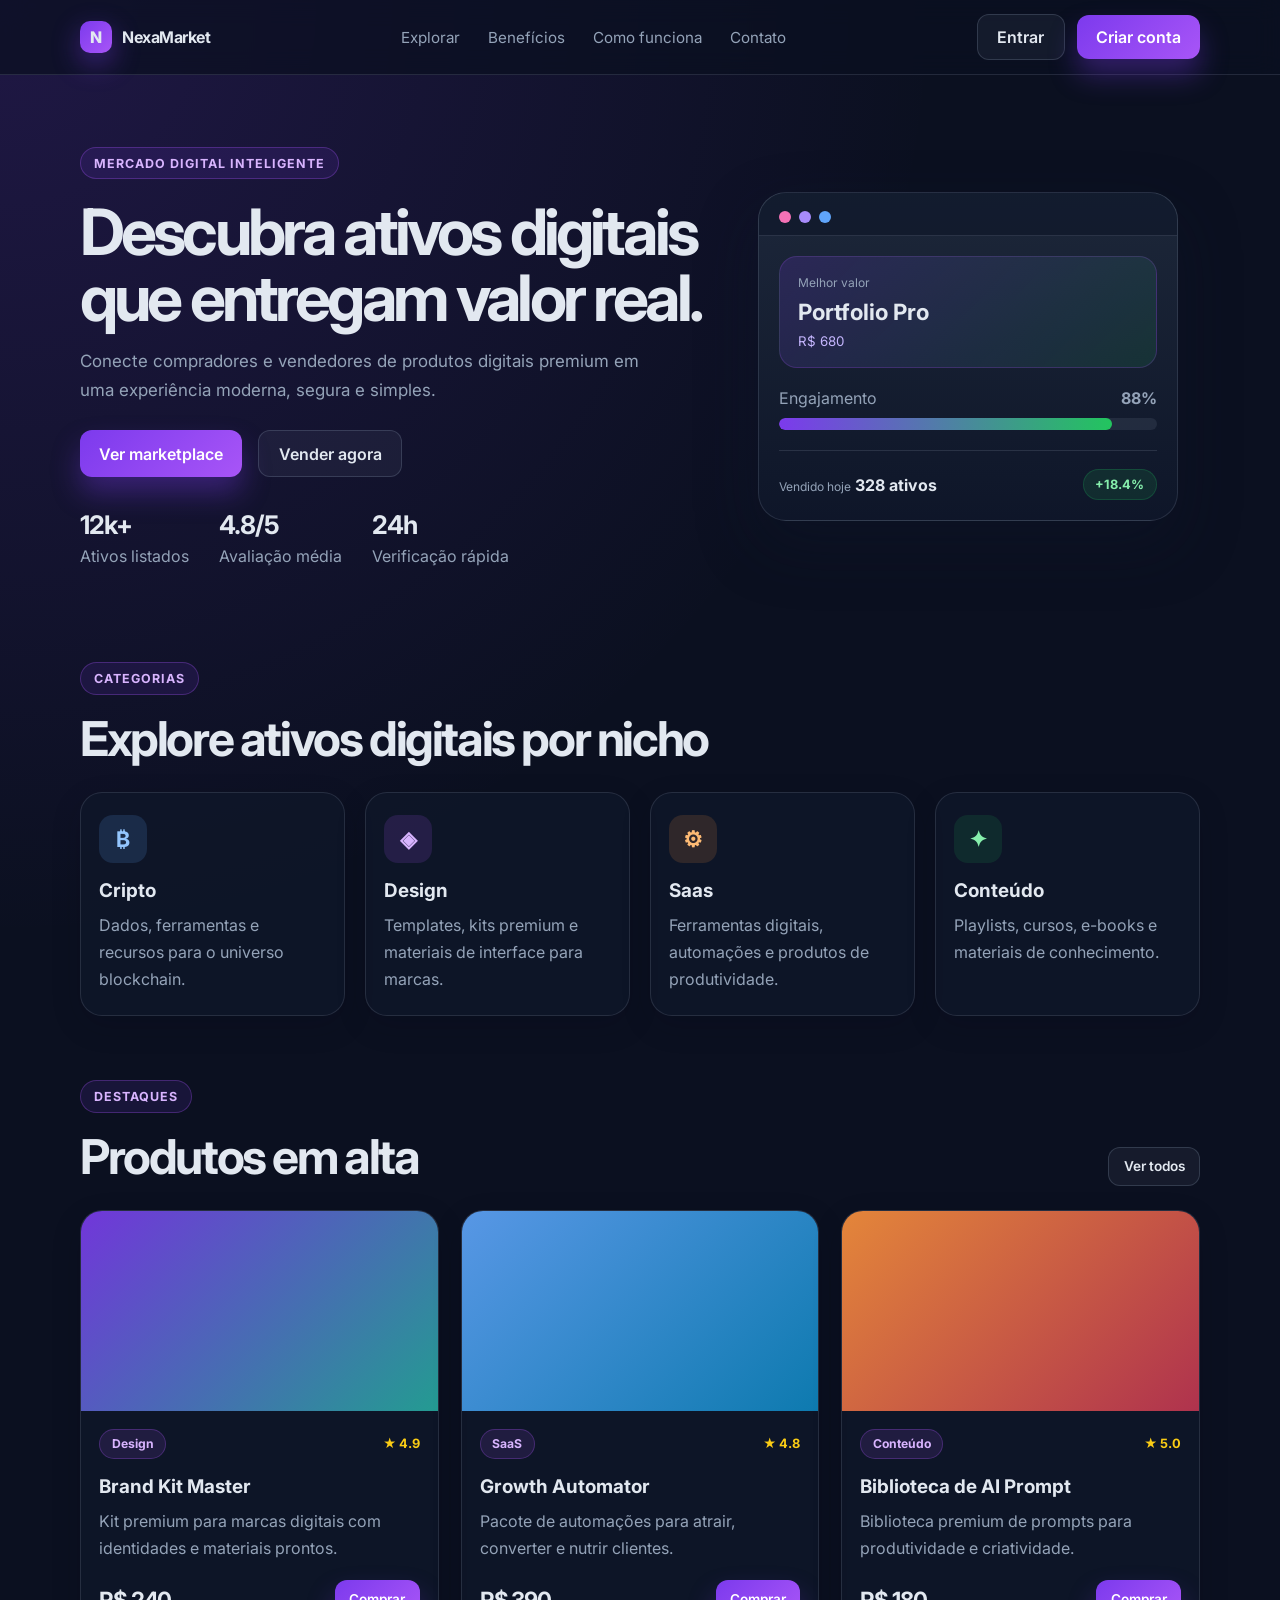
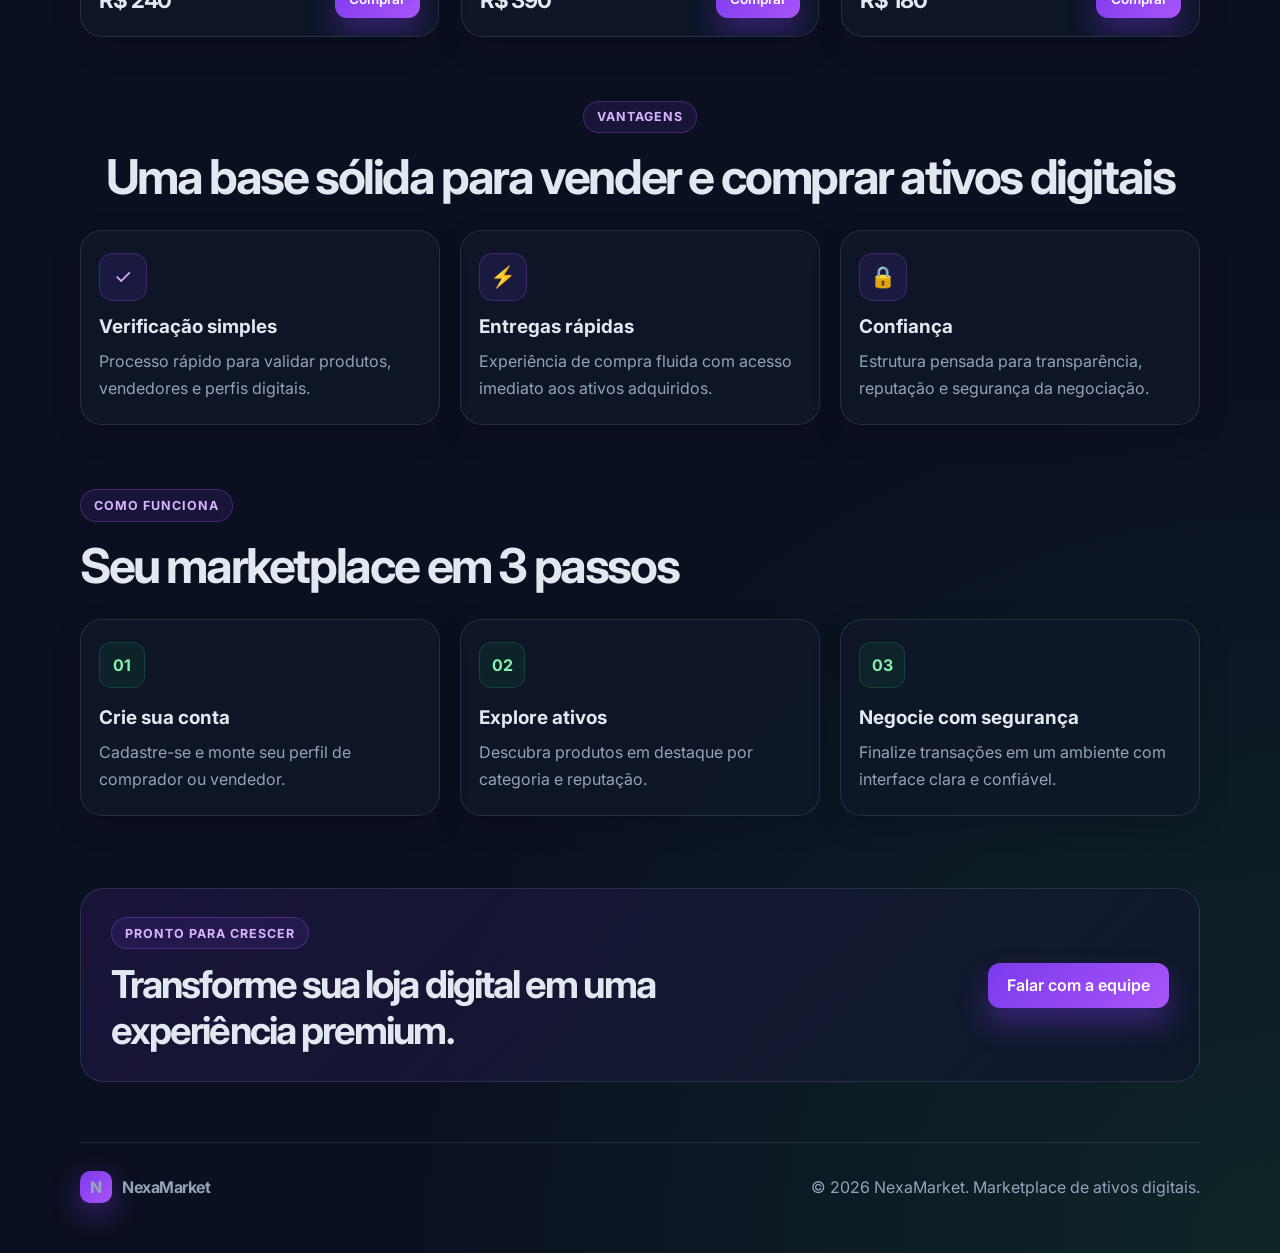
==== index.html @ b1ab5e8b "Cria a interface inicial do marketplace NexaMarket com landing page responsiva e estrutura base para" ====
<!DOCTYPE html>
<html lang="pt-BR">
  <head>
    <meta charset="UTF-8" />
    <meta name="viewport" content="width=device-width, initial-scale=1.0" />
    <title>NexaMarket | Marketplace de ativos digitais</title>
    <meta
      name="description"
      content="NexaMarket é um marketplace de ativos digitais com interface moderna para comprar, vender e descobrir produtos digitais de alto valor."
    />
    <link rel="preconnect" href="https://fonts.googleapis.com" />
    <link rel="preconnect" href="https://fonts.gstatic.com" crossorigin />
    <link
      href="https://fonts.googleapis.com/css2?family=Inter:wght@400;500;600;700;800&display=swap"
      rel="stylesheet"
    />
    <link rel="stylesheet" href="styles.css" />
  </head>
  <body>
    <header class="topbar">
      <div class="container nav">
        <div class="brand">
          <div class="brand-mark">N</div>
          <span>NexaMarket</span>
        </div>

        <nav class="nav-links" aria-label="Navegação principal">
          <a href="#explorar">Explorar</a>
          <a href="#beneficios">Benefícios</a>
          <a href="#como-funciona">Como funciona</a>
          <a href="#contato">Contato</a>
        </nav>

        <div class="nav-actions">
          <button class="btn btn-ghost">Entrar</button>
          <button class="btn btn-primary">Criar conta</button>
        </div>
      </div>
    </header>

    <main>
      <section class="hero">
        <div class="container hero-grid">
          <div class="hero-copy">
            <span class="eyebrow">Mercado digital inteligente</span>
            <h1>Descubra ativos digitais que entregam valor real.</h1>
            <p>
              Conecte compradores e vendedores de produtos digitais premium em uma
              experiência moderna, segura e simples.
            </p>

            <div class="hero-actions">
              <button class="btn btn-primary">Ver marketplace</button>
              <button class="btn btn-secondary">Vender agora</button>
            </div>

            <ul class="hero-stats" aria-label="Estatísticas do mercado">
              <li>
                <strong>12k+</strong>
                <span>Ativos listados</span>
              </li>
              <li>
                <strong>4.8/5</strong>
                <span>Avaliação média</span>
              </li>
              <li>
                <strong>24h</strong>
                <span>Verificação rápida</span>
              </li>
            </ul>
          </div>

          <div class="hero-panel" aria-label="Resumo do marketplace">
            <div class="panel-card card-main">
              <div class="panel-header">
                <span class="dot dot-pink"></span>
                <span class="dot dot-purple"></span>
                <span class="dot dot-blue"></span>
              </div>

              <div class="panel-content">
                <div class="mini-card highlight">
                  <span class="label">Melhor valor</span>
                  <strong>Portfolio Pro</strong>
                  <small>R$ 680</small>
                </div>

                <div class="progress-block">
                  <div class="progress-header">
                    <span>Engajamento</span>
                    <strong>88%</strong>
                  </div>
                  <div class="progress-bar">
                    <span></span>
                  </div>
                </div>

                <div class="asset-row">
                  <div>
                    <span class="muted">Vendido hoje</span>
                    <strong>328 ativos</strong>
                  </div>
                  <div class="badge success">+18.4%</div>
                </div>
              </div>
            </div>
          </div>
        </div>
      </section>

      <section class="categories" id="explorar">
        <div class="container">
          <div class="section-heading">
            <span class="eyebrow">Categorias</span>
            <h2>Explore ativos digitais por nicho</h2>
          </div>

          <div class="category-grid">
            <article class="category-card">
              <div class="icon blue">₿</div>
              <h3>Cripto</h3>
              <p>Dados, ferramentas e recursos para o universo blockchain.</p>
            </article>

            <article class="category-card">
              <div class="icon purple">◈</div>
              <h3>Design</h3>
              <p>Templates, kits premium e materiais de interface para marcas.</p>
            </article>

            <article class="category-card">
              <div class="icon orange">⚙</div>
              <h3>Saas</h3>
              <p>Ferramentas digitais, automações e produtos de produtividade.</p>
            </article>

            <article class="category-card">
              <div class="icon green">✦</div>
              <h3>Conteúdo</h3>
              <p>Playlists, cursos, e-books e materiais de conhecimento.</p>
            </article>
          </div>
        </div>
      </section>

      <section class="featured">
        <div class="container">
          <div class="section-heading row">
            <div>
              <span class="eyebrow">Destaques</span>
              <h2>Produtos em alta</h2>
            </div>
            <button class="btn btn-ghost small">Ver todos</button>
          </div>

          <div class="product-grid" id="productGrid">
            <article class="product-card" data-category="design">
              <div class="thumb thumb-one"></div>
              <div class="product-body">
                <div class="product-meta">
                  <span class="tag">Design</span>
                  <span class="rating">★ 4.9</span>
                </div>
                <h3>Brand Kit Master</h3>
                <p>Kit premium para marcas digitais com identidades e materiais prontos.</p>
                <div class="product-footer">
                  <strong>R$ 240</strong>
                  <button class="btn btn-primary small">Comprar</button>
                </div>
              </div>
            </article>

            <article class="product-card" data-category="saas">
              <div class="thumb thumb-two"></div>
              <div class="product-body">
                <div class="product-meta">
                  <span class="tag">SaaS</span>
                  <span class="rating">★ 4.8</span>
                </div>
                <h3>Growth Automator</h3>
                <p>Pacote de automações para atrair, converter e nutrir clientes.</p>
                <div class="product-footer">
                  <strong>R$ 390</strong>
                  <button class="btn btn-primary small">Comprar</button>
                </div>
              </div>
            </article>

            <article class="product-card" data-category="conteudo">
              <div class="thumb thumb-three"></div>
              <div class="product-body">
                <div class="product-meta">
                  <span class="tag">Conteúdo</span>
                  <span class="rating">★ 5.0</span>
                </div>
                <h3>Biblioteca de AI Prompt</h3>
                <p>Biblioteca premium de prompts para produtividade e criatividade.</p>
                <div class="product-footer">
                  <strong>R$ 180</strong>
                  <button class="btn btn-primary small">Comprar</button>
                </div>
              </div>
            </article>
          </div>
        </div>
      </section>

      <section class="benefits" id="beneficios">
        <div class="container">
          <div class="section-heading center">
            <span class="eyebrow">Vantagens</span>
            <h2>Uma base sólida para vender e comprar ativos digitais</h2>
          </div>

          <div class="benefit-grid">
            <div class="benefit-card">
              <div class="benefit-icon">✓</div>
              <h3>Verificação simples</h3>
              <p>Processo rápido para validar produtos, vendedores e perfis digitais.</p>
            </div>

            <div class="benefit-card">
              <div class="benefit-icon">⚡</div>
              <h3>Entregas rápidas</h3>
              <p>Experiência de compra fluida com acesso imediato aos ativos adquiridos.</p>
            </div>

            <div class="benefit-card">
              <div class="benefit-icon">🔒</div>
              <h3>Confiança</h3>
              <p>Estrutura pensada para transparência, reputação e segurança da negociação.</p>
            </div>
          </div>
        </div>
      </section>

      <section class="steps" id="como-funciona">
        <div class="container">
          <div class="section-heading">
            <span class="eyebrow">Como funciona</span>
            <h2>Seu marketplace em 3 passos</h2>
          </div>

          <div class="steps-grid">
            <div class="step-card">
              <span class="step-number">01</span>
              <h3>Crie sua conta</h3>
              <p>Cadastre-se e monte seu perfil de comprador ou vendedor.</p>
            </div>

            <div class="step-card">
              <span class="step-number">02</span>
              <h3>Explore ativos</h3>
              <p>Descubra produtos em destaque por categoria e reputação.</p>
            </div>

            <div class="step-card">
              <span class="step-number">03</span>
              <h3>Negocie com segurança</h3>
              <p>Finalize transações em um ambiente com interface clara e confiável.</p>
            </div>
          </div>
        </div>
      </section>

      <section class="cta-section" id="contato">
        <div class="container cta-box">
          <div>
            <span class="eyebrow">Pronto para crescer</span>
            <h2>Transforme sua loja digital em uma experiência premium.</h2>
          </div>
          <button class="btn btn-primary">Falar com a equipe</button>
        </div>
      </section>
    </main>

    <footer class="footer">
      <div class="container footer-inner">
        <div>
          <div class="brand">
            <div class="brand-mark">N</div>
            <span>NexaMarket</span>
          </div>
        </div>
        <p>© 2026 NexaMarket. Marketplace de ativos digitais.</p>
      </div>
    </footer>

    <script src="app.js"></script>
  </body>
</html>
---- styles.css ----
:root {
  --bg: #0b1020;
  --bg-soft: #121a2a;
  --panel: rgba(16, 24, 39, 0.9);
  --panel-soft: #182235;
  --card: #0f172a;
  --line: rgba(148, 163, 184, 0.18);
  --primary: #7c3aed;
  --primary-strong: #5b2adf;
  --secondary: #22c55e;
  --accent: #ec4899;
  --text: #e2e8f0;
  --text-muted: #94a3b8;
  --yellow: #fbbf24;
  --shadow: 0 24px 60px rgba(15, 23, 42, 0.35);
}

* {
  box-sizing: border-box;
}

html {
  scroll-behavior: smooth;
}

body {
  margin: 0;
  font-family: "Inter", sans-serif;
  background:
    radial-gradient(circle at top left, rgba(124, 58, 237, 0.18), transparent 30%),
    radial-gradient(circle at bottom right, rgba(34, 197, 94, 0.12), transparent 28%),
    var(--bg);
  color: var(--text);
}

a {
  color: inherit;
  text-decoration: none;
}

button {
  font: inherit;
  cursor: pointer;
}

img {
  max-width: 100%;
  display: block;
}

.container {
  width: min(1120px, calc(100% - 32px));
  margin: 0 auto;
}

.topbar {
  position: sticky;
  top: 0;
  z-index: 50;
  backdrop-filter: blur(12px);
  background: rgba(11, 16, 32, 0.72);
  border-bottom: 1px solid var(--line);
}

.nav {
  display: flex;
  justify-content: space-between;
  align-items: center;
  min-height: 74px;
}

.brand {
  display: inline-flex;
  align-items: center;
  gap: 10px;
  font-weight: 700;
  letter-spacing: -0.03em;
}

.brand-mark {
  width: 32px;
  height: 32px;
  border-radius: 10px;
  display: grid;
  place-items: center;
  background: linear-gradient(135deg, var(--primary), #a855f7);
  box-shadow: 0 10px 28px rgba(124, 58, 237, 0.45);
  font-weight: 800;
}

.nav-links {
  display: flex;
  gap: 28px;
  color: var(--text-muted);
  font-size: 0.95rem;
}

.nav-links a:hover {
  color: var(--text);
}

.nav-actions {
  display: flex;
  align-items: center;
  gap: 12px;
}

.btn {
  border: none;
  border-radius: 12px;
  padding: 0.78rem 1.2rem;
  font-weight: 600;
  transition: transform 0.2s ease, box-shadow 0.2s ease;
}

.btn:hover {
  transform: translateY(-1px);
}

.btn.small {
  padding: 0.66rem 0.9rem;
  font-size: 0.85rem;
}

.btn-primary {
  background: linear-gradient(135deg, var(--primary), #a855f7);
  color: white;
  box-shadow: 0 16px 28px rgba(124, 58, 237, 0.35);
}

.btn-secondary,
.btn-ghost {
  background: rgba(148, 163, 184, 0.08);
  color: var(--text);
  border: 1px solid rgba(148, 163, 184, 0.23);
}

.hero {
  padding: 72px 0 56px;
}

.hero-grid {
  display: grid;
  grid-template-columns: 1.15fr 0.85fr;
  align-items: center;
  gap: 28px;
}

.eyebrow {
  display: inline-block;
  padding: 0.48rem 0.8rem;
  border-radius: 999px;
  background: rgba(124, 58, 237, 0.12);
  border: 1px solid rgba(168, 85, 247, 0.3);
  color: #d8b4fe;
  font-size: 0.78rem;
  font-weight: 700;
  letter-spacing: 0.08em;
  text-transform: uppercase;
}

.hero-copy h1 {
  margin: 20px 0 16px;
  font-size: clamp(2.6rem, 5vw, 4.4rem);
  line-height: 1.02;
  letter-spacing: -0.06em;
}

.hero-copy p {
  max-width: 560px;
  font-size: 1.06rem;
  line-height: 1.7;
  color: var(--text-muted);
}

.hero-actions {
  display: flex;
  gap: 16px;
  margin: 26px 0 32px;
}

.hero-stats {
  list-style: none;
  margin: 0;
  padding: 0;
  display: flex;
  gap: 30px;
  flex-wrap: wrap;
}

.hero-stats li {
  display: flex;
  flex-direction: column;
  gap: 6px;
}

.hero-stats strong {
  font-size: 1.6rem;
  letter-spacing: -0.04em;
}

.hero-stats span {
  color: var(--text-muted);
}

.hero-panel {
  display: flex;
  justify-content: center;
}

.panel-card {
  width: min(100%, 420px);
  background: linear-gradient(180deg, rgba(30, 41, 59, 0.95), rgba(15, 23, 42, 0.95));
  border: 1px solid var(--line);
  border-radius: 28px;
  box-shadow: var(--shadow);
  overflow: hidden;
}

.panel-header {
  display: flex;
  align-items: center;
  gap: 8px;
  padding: 18px 20px 12px;
  background: rgba(15, 23, 42, 0.7);
  border-bottom: 1px solid var(--line);
}

.dot {
  display: inline-block;
  width: 12px;
  height: 12px;
  border-radius: 50%;
}

.dot-pink { background: #f472b6; }
.dot-purple { background: #a78bfa; }
.dot-blue { background: #60a5fa; }

.panel-content {
  padding: 20px;
}

.mini-card {
  background: linear-gradient(135deg, rgba(124, 58, 237, 0.18), rgba(34, 197, 94, 0.12));
  border: 1px solid rgba(168, 85, 247, 0.2);
  border-radius: 18px;
  padding: 18px;
  display: grid;
  gap: 8px;
}

.label,
.muted {
  color: var(--text-muted);
  font-size: 0.75rem;
}

.mini-card strong {
  font-size: 1.4rem;
}

.mini-card small {
  color: #c4b5fd;
}

.progress-block {
  margin-top: 20px;
}

.progress-header {
  display: flex;
  justify-content: space-between;
  align-items: center;
  margin-bottom: 10px;
  color: var(--text-muted);
}

.progress-bar {
  height: 12px;
  border-radius: 999px;
  background: rgba(148, 163, 184, 0.12);
  overflow: hidden;
}

.progress-bar span {
  display: block;
  width: 88%;
  height: 100%;
  background: linear-gradient(90deg, var(--primary), var(--secondary));
  border-radius: inherit;
}

.asset-row {
  display: flex;
  justify-content: space-between;
  align-items: center;
  margin-top: 20px;
  padding-top: 18px;
  border-top: 1px solid var(--line);
}

.badge {
  display: inline-flex;
  align-items: center;
  justify-content: center;
  min-width: 74px;
  padding: 0.42rem 0.7rem;
  border-radius: 999px;
  font-weight: 700;
  font-size: 0.8rem;
}

.badge.success {
  background: rgba(34, 197, 94, 0.12);
  border: 1px solid rgba(34, 197, 94, 0.2);
  color: #86efac;
}

.categories,
.featured,
.benefits,
.steps {
  padding: 40px 0 24px;
}

.section-heading {
  margin-bottom: 24px;
}

.section-heading h2 {
  margin: 14px 0 0;
  font-size: clamp(2rem, 4vw, 3rem);
  letter-spacing: -0.05em;
}

.row {
  display: flex;
  justify-content: space-between;
  align-items: end;
  gap: 16px;
}

.center {
  text-align: center;
}

.category-grid,
.benefit-grid,
.steps-grid {
  display: grid;
  gap: 20px;
}

.category-grid {
  grid-template-columns: repeat(4, minmax(0, 1fr));
}

.category-card,
.benefit-card,
.step-card,
.product-card {
  background: rgba(15, 23, 42, 0.75);
  border: 1px solid var(--line);
  border-radius: 22px;
  box-shadow: 0 10px 30px rgba(2, 6, 23, 0.16);
}

.category-card {
  padding: 22px 18px;
}

.icon {
  width: 48px;
  height: 48px;
  border-radius: 14px;
  display: grid;
  place-items: center;
  font-size: 1.35rem;
  font-weight: 700;
  margin-bottom: 16px;
}

.icon.blue { background: rgba(96, 165, 250, 0.15); color: #93c5fd; }
.icon.purple { background: rgba(168, 85, 247, 0.15); color: #d8b4fe; }
.icon.orange { background: rgba(251, 146, 60, 0.14); color: #fdba74; }
.icon.green { background: rgba(34, 197, 94, 0.12); color: #86efac; }

.category-card h3,
.benefit-card h3,
.step-card h3,
.product-card h3 {
  margin: 0 0 10px;
  font-size: 1.18rem;
}

.category-card p,
.benefit-card p,
.step-card p,
.product-card p {
  margin: 0;
  line-height: 1.7;
  color: var(--text-muted);
}

.product-grid {
  display: grid;
  grid-template-columns: repeat(3, minmax(0, 1fr));
  gap: 22px;
}

.product-card {
  overflow: hidden;
}

.thumb {
  height: 200px;
  background-size: cover;
  background-position: center;
}

.thumb-one {
  background: linear-gradient(135deg, rgba(124, 58, 237, 0.9), rgba(45, 212, 191, 0.7));
}

.thumb-two {
  background: linear-gradient(135deg, rgba(96, 165, 250, 0.9), rgba(14, 165, 233, 0.7));
}

.thumb-three {
  background: linear-gradient(135deg, rgba(251, 146, 60, 0.9), rgba(244, 63, 94, 0.7));
}

.product-body {
  padding: 18px;
}

.product-meta,
.product-footer {
  display: flex;
  justify-content: space-between;
  align-items: center;
  gap: 12px;
}

.tag {
  display: inline-block;
  padding: 0.42rem 0.72rem;
  background: rgba(168, 85, 247, 0.12);
  border: 1px solid rgba(168, 85, 247, 0.28);
  border-radius: 999px;
  color: #d8b4fe;
  font-size: 0.76rem;
  font-weight: 700;
}

.rating {
  color: #facc15;
  font-size: 0.8rem;
  font-weight: 700;
}

.product-card h3 {
  margin-top: 16px;
}

.product-card p {
  margin-bottom: 18px;
}

.product-footer {
  margin-top: 12px;
}

.product-footer strong {
  font-size: 1.4rem;
  letter-spacing: -0.05em;
}

.benefit-grid {
  grid-template-columns: repeat(3, minmax(0, 1fr));
}

.benefit-card,
.step-card {
  padding: 22px 18px;
}

.benefit-icon {
  width: 48px;
  height: 48px;
  border-radius: 14px;
  display: grid;
  place-items: center;
  background: rgba(124, 58, 237, 0.12);
  color: #d8b4fe;
  border: 1px solid rgba(168, 85, 247, 0.25);
  font-size: 1.3rem;
  margin-bottom: 14px;
}

.steps-grid {
  grid-template-columns: repeat(3, minmax(0, 1fr));
}

.step-number {
  display: inline-flex;
  align-items: center;
  justify-content: center;
  width: 46px;
  height: 46px;
  border-radius: 12px;
  background: rgba(34, 197, 94, 0.08);
  border: 1px solid rgba(34, 197, 94, 0.2);
  color: #86efac;
  font-weight: 700;
  margin-bottom: 18px;
}

.cta-section {
  padding: 48px 0 40px;
}

.cta-box {
  display: flex;
  justify-content: space-between;
  align-items: center;
  gap: 20px;
  padding: 28px 30px;
  border: 1px solid var(--line);
  border-radius: 24px;
  background: linear-gradient(135deg, rgba(124, 58, 237, 0.12), rgba(15, 23, 42, 0.92));
}

.cta-box h2 {
  margin: 12px 0 0;
  max-width: 620px;
  font-size: clamp(1.8rem, 3vw, 2.7rem);
  letter-spacing: -0.05em;
}

.footer {
  padding: 20px 0 40px;
}

.footer-inner {
  display: flex;
  justify-content: space-between;
  align-items: center;
  gap: 16px;
  padding-top: 18px;
  border-top: 1px solid var(--line);
  color: var(--text-muted);
}

@media (max-width: 960px) {
  .hero-grid,
  .category-grid,
  .product-grid,
  .benefit-grid,
  .steps-grid,
  .cta-box {
    grid-template-columns: 1fr;
    display: grid;
  }

  .nav {
    flex-wrap: wrap;
    gap: 12px;
    justify-content: center;
    padding: 14px 0;
  }

  .nav-links {
    width: 100%;
    justify-content: center;
    flex-wrap: wrap;
  }

  .hero {
    padding-top: 48px;
  }

  .cta-box {
    display: grid;
    text-align: center;
  }
}

@media (max-width: 640px) {
  .hero-copy h1 {
    font-size: 2.6rem;
  }

  .hero-actions {
    flex-direction: column;
  }

  .nav-actions {
    width: 100%;
    justify-content: center;
  }

  .btn {
    width: 100%;
  }

  .hero-stats {
    gap: 14px;
    justify-content: space-between;
  }
}
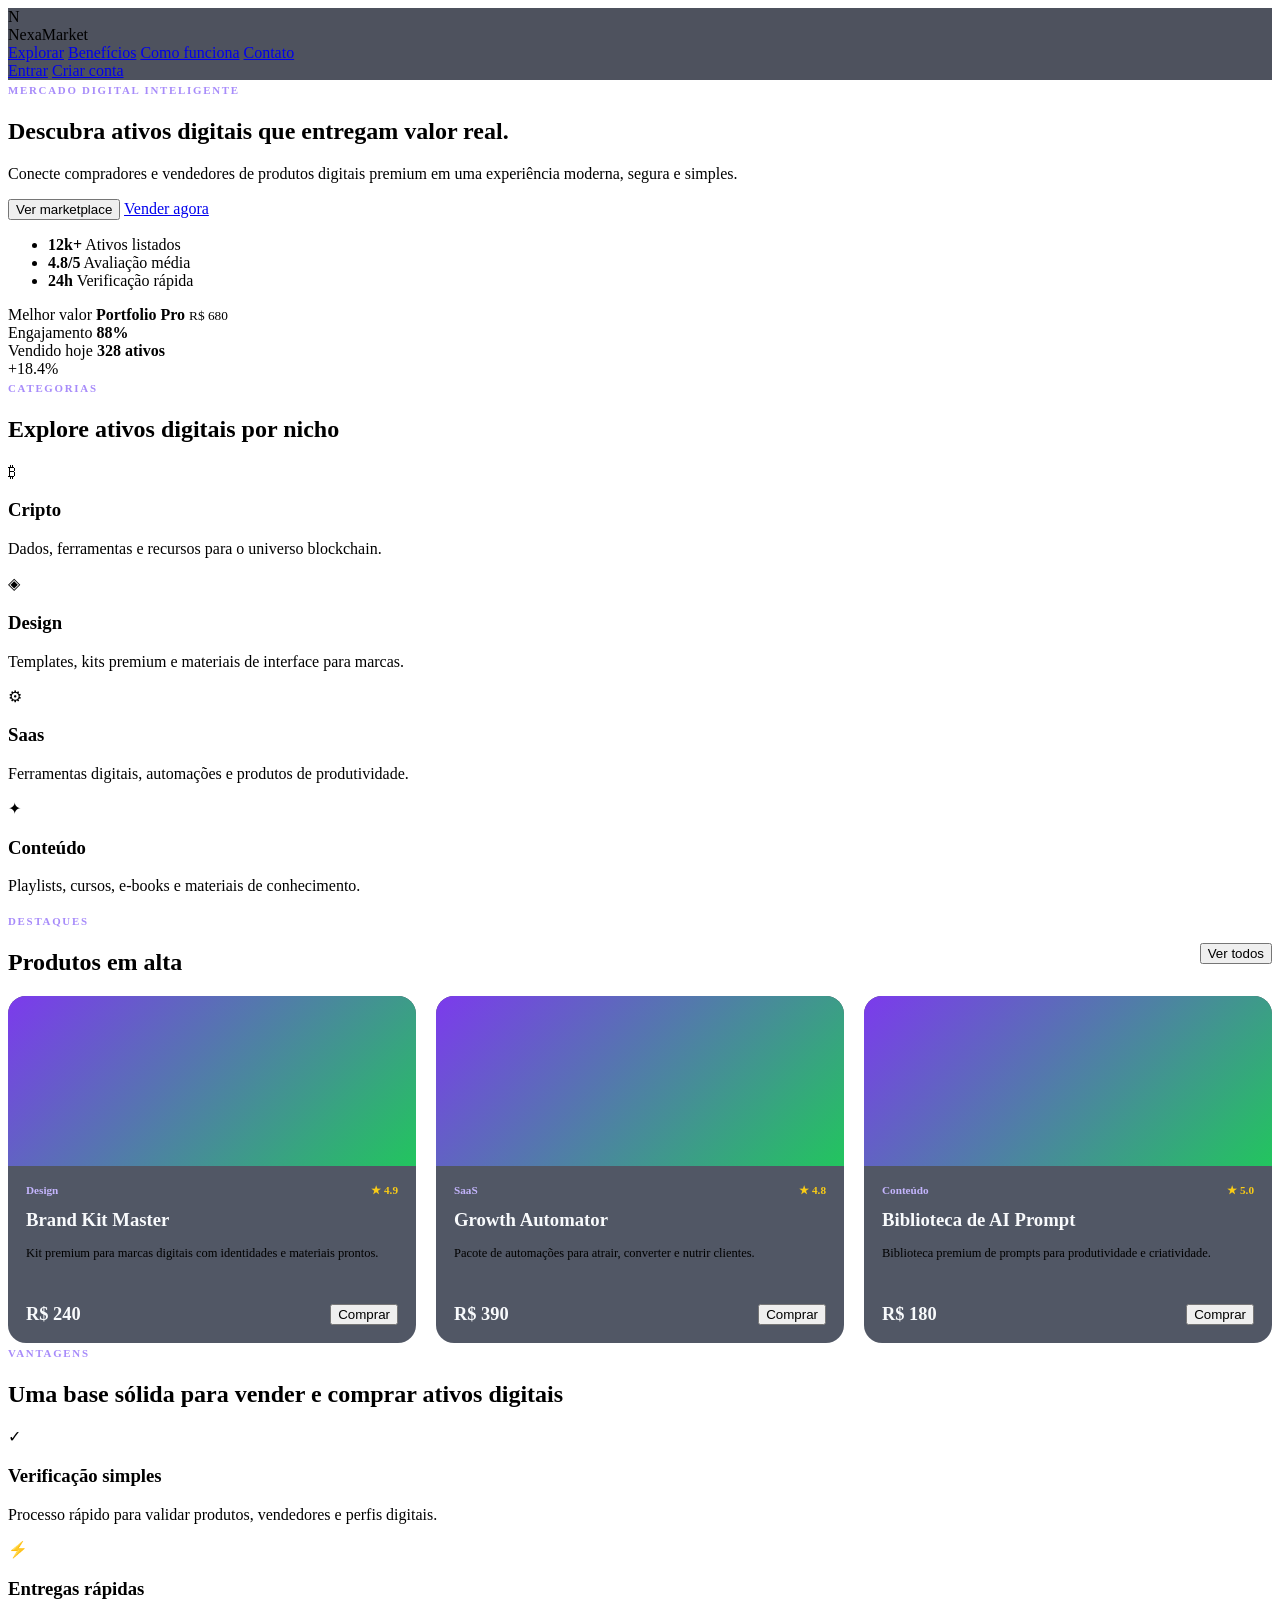
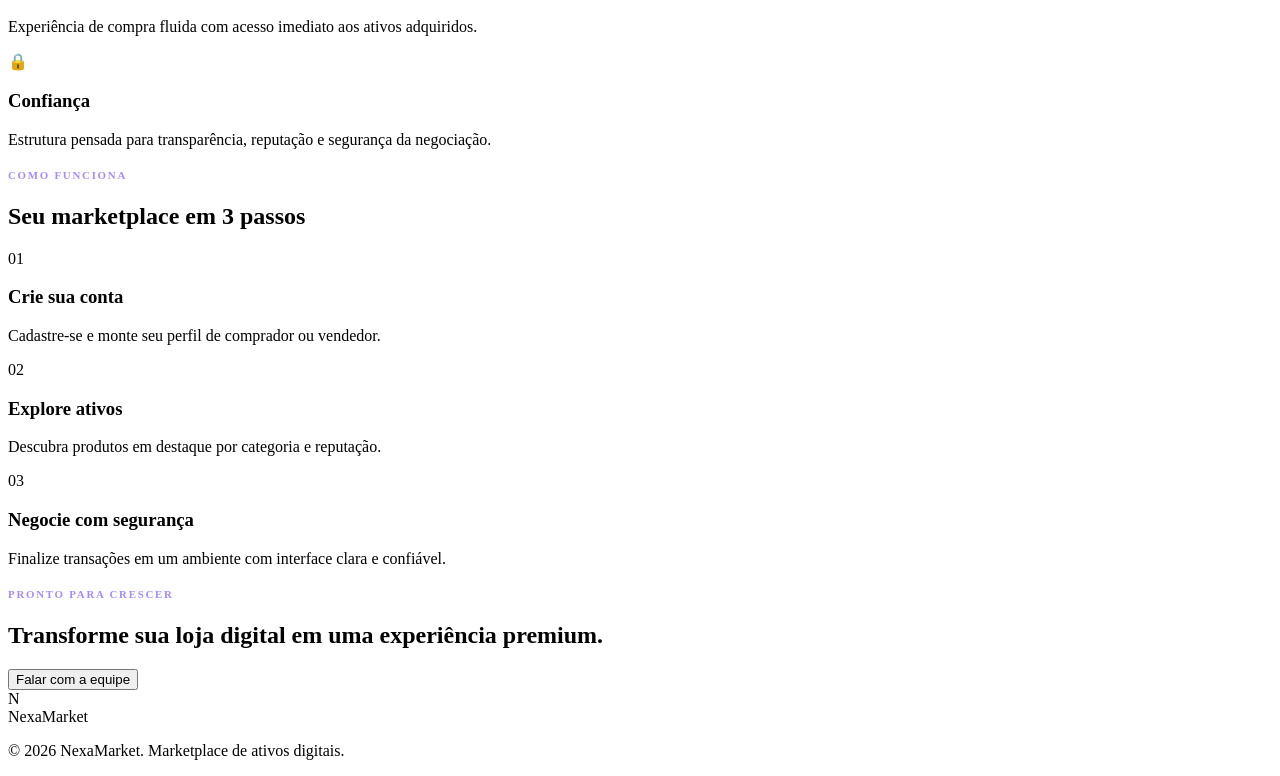
==== commit df7c37a0: "feat: add seller marketplace panel" ====
--- a/index.html
+++ b/index.html
@@ -32,8 +32,8 @@
         </nav>
 
         <div class="nav-actions">
-          <button class="btn btn-ghost">Entrar</button>
-          <button class="btn btn-primary">Criar conta</button>
+          <a class="btn btn-ghost" href="seller-dashboard.html">Entrar</a>
+          <a class="btn btn-primary" href="seller-dashboard.html">Criar conta</a>
         </div>
       </div>
     </header>
@@ -51,7 +51,7 @@
 
             <div class="hero-actions">
               <button class="btn btn-primary">Ver marketplace</button>
-              <button class="btn btn-secondary">Vender agora</button>
+              <a class="btn btn-secondary" href="seller-dashboard.html">Vender agora</a>
             </div>
 
             <ul class="hero-stats" aria-label="Estatísticas do mercado">
--- a/styles.css
+++ b/styles.css
@@ -1,58 +1,3 @@
-:root {
-  --bg: #0b1020;
-  --bg-soft: #121a2a;
-  --panel: rgba(16, 24, 39, 0.9);
-  --panel-soft: #182235;
-  --card: #0f172a;
-  --line: rgba(148, 163, 184, 0.18);
-  --primary: #7c3aed;
-  --primary-strong: #5b2adf;
-  --secondary: #22c55e;
-  --accent: #ec4899;
-  --text: #e2e8f0;
-  --text-muted: #94a3b8;
-  --yellow: #fbbf24;
-  --shadow: 0 24px 60px rgba(15, 23, 42, 0.35);
-}
-
-* {
-  box-sizing: border-box;
-}
-
-html {
-  scroll-behavior: smooth;
-}
-
-body {
-  margin: 0;
-  font-family: "Inter", sans-serif;
-  background:
-    radial-gradient(circle at top left, rgba(124, 58, 237, 0.18), transparent 30%),
-    radial-gradient(circle at bottom right, rgba(34, 197, 94, 0.12), transparent 28%),
-    var(--bg);
-  color: var(--text);
-}
-
-a {
-  color: inherit;
-  text-decoration: none;
-}
-
-button {
-  font: inherit;
-  cursor: pointer;
-}
-
-img {
-  max-width: 100%;
-  display: block;
-}
-
-.container {
-  width: min(1120px, calc(100% - 32px));
-  margin: 0 auto;
-}
-
 .topbar {
   position: sticky;
   top: 0;
@@ -62,551 +7,333 @@
   border-bottom: 1px solid var(--line);
 }
 
-.nav {
+.nav-links a.active {
+  color: var(--text);
+}
+
+.catalog-hero {
+  padding: 56px 0 24px;
+}
+
+.catalog-header {
+  display: flex;
+  align-items: end;
+  justify-content: space-between;
+  gap: 18px;
+}
+
+.catalog-header h1 {
+  max-width: 620px;
+  margin: 18px 0 0;
+  font-size: clamp(2.4rem, 4vw, 3.6rem);
+  line-height: 1.08;
+  letter-spacing: -0.06em;
+}
+
+.search-box {
+  display: flex;
+  align-items: center;
+  gap: 10px;
+  min-width: min(100%, 360px);
+  background: rgba(15, 23, 42, 0.8);
+  border: 1px solid var(--line);
+  border-radius: 16px;
+  padding: 0.9rem 1rem;
+}
+
+.search-box input {
+  width: 100%;
+  border: none;
+  background: transparent;
+  color: var(--text);
+  font: inherit;
+  outline: none;
+}
+
+.search-box input::placeholder {
+  color: var(--text-muted);
+}
+
+.filter-section {
+  padding: 10px 0 12px;
+}
+
+.filter-bar {
+  display: flex;
+  flex-wrap: wrap;
+  gap: 12px;
+}
+
+.filter-btn {
+  border: 1px solid rgba(148, 163, 184, 0.2);
+  background: rgba(15, 23, 42, 0.8);
+  color: var(--text);
+  border-radius: 999px;
+  padding: 0.7rem 1rem;
+  font-weight: 600;
+  cursor: pointer;
+}
+
+.filter-btn.active {
+  background: linear-gradient(135deg, var(--primary), #a855f7);
+  border-color: transparent;
+  box-shadow: 0 12px 24px rgba(124, 58, 237, 0.25);
+}
+
+.catalog-grid-section {
+  padding: 24px 0 40px;
+}
+
+.catalog-grid {
+  display: grid;
+  grid-template-columns: repeat(3, minmax(0, 1fr));
+  gap: 22px;
+}
+
+.catalog-card {
+  background: rgba(15, 23, 42, 0.8);
+  border: 1px solid var(--line);
+  border-radius: 22px;
+  overflow: hidden;
+  box-shadow: 0 12px 30px rgba(2, 6, 23, 0.15);
+}
+
+.catalog-thumb {
+  height: 200px;
+  background-size: cover;
+  background-position: center;
+}
+
+.thumb-four {
+  background: linear-gradient(135deg, rgba(45, 212, 191, 0.88), rgba(16, 185, 129, 0.7));
+}
+
+.thumb-five {
+  background: linear-gradient(135deg, rgba(59, 130, 246, 0.9), rgba(168, 85, 247, 0.7));
+}
+
+.thumb-six {
+  background: linear-gradient(135deg, rgba(251, 146, 60, 0.9), rgba(244, 63, 94, 0.75));
+}
+
+.catalog-content {
+  padding: 18px;
+}
+
+.product-layout {
+  display: grid;
+  grid-template-columns: 1.05fr 0.95fr;
+  gap: 32px;
+  padding-top: 52px;
+  padding-bottom: 32px;
+}
+
+.product-showcase {
+  min-height: 540px;
+  border-radius: 28px;
+  border: 1px solid var(--line);
+  box-shadow: var(--shadow);
+  background-size: cover;
+  background-position: center;
+}
+
+.thumb-one.large {
+  background: linear-gradient(135deg, rgba(124, 58, 237, 0.88), rgba(34, 197, 94, 0.7));
+}
+
+.product-summary {
+  padding-top: 10px;
+}
+
+.breadcrumbs {
+  color: var(--text-muted);
+  font-size: 0.8rem;
+  letter-spacing: 0.08em;
+  text-transform: uppercase;
+}
+
+.product-summary h1 {
+  margin: 18px 0 14px;
+  font-size: clamp(2.3rem, 4vw, 3.3rem);
+  letter-spacing: -0.06em;
+}
+
+.summary-row {
+  display: flex;
+  align-items: center;
+  gap: 16px;
+  margin-bottom: 16px;
+  color: var(--text-muted);
+}
+
+.rating {
+  color: #facc15;
+  font-weight: 700;
+}
+
+.summary-text {
+  color: var(--text-muted);
+  line-height: 1.8;
+  font-size: 1.02rem;
+}
+
+.summary-stats {
+  display: flex;
+  gap: 24px;
+  margin: 22px 0;
+  padding: 18px 0;
+  border-top: 1px solid var(--line);
+  border-bottom: 1px solid var(--line);
+}
+
+.summary-stats div {
+  display: flex;
+  flex-direction: column;
+  gap: 6px;
+}
+
+.summary-stats strong {
+  font-size: 1.3rem;
+}
+
+.summary-stats span,
+.label-price {
+  color: var(--text-muted);
+}
+
+.price-box {
   display: flex;
   justify-content: space-between;
   align-items: center;
-  min-height: 74px;
-}
-
-.brand {
-  display: inline-flex;
-  align-items: center;
-  gap: 10px;
-  font-weight: 700;
-  letter-spacing: -0.03em;
-}
-
-.brand-mark {
-  width: 32px;
-  height: 32px;
-  border-radius: 10px;
-  display: grid;
-  place-items: center;
-  background: linear-gradient(135deg, var(--primary), #a855f7);
-  box-shadow: 0 10px 28px rgba(124, 58, 237, 0.45);
-  font-weight: 800;
-}
-
-.nav-links {
-  display: flex;
-  gap: 28px;
-  color: var(--text-muted);
-  font-size: 0.95rem;
-}
-
-.nav-links a:hover {
-  color: var(--text);
-}
-
-.nav-actions {
-  display: flex;
-  align-items: center;
-  gap: 12px;
-}
-
-.btn {
-  border: none;
-  border-radius: 12px;
-  padding: 0.78rem 1.2rem;
-  font-weight: 600;
-  transition: transform 0.2s ease, box-shadow 0.2s ease;
-}
-
-.btn:hover {
-  transform: translateY(-1px);
-}
-
-.btn.small {
-  padding: 0.66rem 0.9rem;
-  font-size: 0.85rem;
-}
-
-.btn-primary {
-  background: linear-gradient(135deg, var(--primary), #a855f7);
-  color: white;
-  box-shadow: 0 16px 28px rgba(124, 58, 237, 0.35);
-}
-
-.btn-secondary,
-.btn-ghost {
-  background: rgba(148, 163, 184, 0.08);
-  color: var(--text);
-  border: 1px solid rgba(148, 163, 184, 0.23);
-}
-
-.hero {
-  padding: 72px 0 56px;
-}
-
-.hero-grid {
-  display: grid;
-  grid-template-columns: 1.15fr 0.85fr;
-  align-items: center;
-  gap: 28px;
-}
-
-.eyebrow {
+  gap: 16px;
+  background: rgba(15, 23, 42, 0.75);
+  border: 1px solid var(--line);
+  border-radius: 18px;
+  padding: 16px 18px;
+  margin-bottom: 20px;
+}
+
+.price-box strong {
   display: inline-block;
-  padding: 0.48rem 0.8rem;
-  border-radius: 999px;
-  background: rgba(124, 58, 237, 0.12);
-  border: 1px solid rgba(168, 85, 247, 0.3);
-  color: #d8b4fe;
-  font-size: 0.78rem;
-  font-weight: 700;
-  letter-spacing: 0.08em;
-  text-transform: uppercase;
-}
-
-.hero-copy h1 {
-  margin: 20px 0 16px;
-  font-size: clamp(2.6rem, 5vw, 4.4rem);
-  line-height: 1.02;
-  letter-spacing: -0.06em;
-}
-
-.hero-copy p {
-  max-width: 560px;
-  font-size: 1.06rem;
-  line-height: 1.7;
-  color: var(--text-muted);
-}
-
-.hero-actions {
-  display: flex;
-  gap: 16px;
-  margin: 26px 0 32px;
-}
-
-.hero-stats {
+  margin-top: 4px;
+  font-size: 1.7rem;
+  letter-spacing: -0.05em;
+}
+
+.feature-list {
   list-style: none;
   margin: 0;
   padding: 0;
-  display: flex;
-  gap: 30px;
-  flex-wrap: wrap;
-}
-
-.hero-stats li {
-  display: flex;
-  flex-direction: column;
-  gap: 6px;
-}
-
-.hero-stats strong {
-  font-size: 1.6rem;
-  letter-spacing: -0.04em;
-}
-
-.hero-stats span {
-  color: var(--text-muted);
-}
-
-.hero-panel {
-  display: flex;
-  justify-content: center;
-}
-
-.panel-card {
-  width: min(100%, 420px);
-  background: linear-gradient(180deg, rgba(30, 41, 59, 0.95), rgba(15, 23, 42, 0.95));
-  border: 1px solid var(--line);
-  border-radius: 28px;
-  box-shadow: var(--shadow);
-  overflow: hidden;
-}
-
-.panel-header {
-  display: flex;
-  align-items: center;
-  gap: 8px;
-  padding: 18px 20px 12px;
-  background: rgba(15, 23, 42, 0.7);
-  border-bottom: 1px solid var(--line);
-}
-
-.dot {
-  display: inline-block;
-  width: 12px;
-  height: 12px;
-  border-radius: 50%;
-}
-
-.dot-pink { background: #f472b6; }
-.dot-purple { background: #a78bfa; }
-.dot-blue { background: #60a5fa; }
-
-.panel-content {
-  padding: 20px;
-}
-
-.mini-card {
-  background: linear-gradient(135deg, rgba(124, 58, 237, 0.18), rgba(34, 197, 94, 0.12));
-  border: 1px solid rgba(168, 85, 247, 0.2);
-  border-radius: 18px;
-  padding: 18px;
   display: grid;
-  gap: 8px;
-}
-
-.label,
-.muted {
-  color: var(--text-muted);
-  font-size: 0.75rem;
-}
-
-.mini-card strong {
-  font-size: 1.4rem;
-}
-
-.mini-card small {
-  color: #c4b5fd;
-}
-
-.progress-block {
-  margin-top: 20px;
-}
-
-.progress-header {
-  display: flex;
-  justify-content: space-between;
-  align-items: center;
+  gap: 10px;
+  color: var(--text-muted);
+}
+
+.feature-list li::before {
+  content: "✓";
+  color: #86efac;
+  margin-right: 8px;
+}
+
+.detail-panel {
+  display: grid;
+  grid-template-columns: repeat(2, minmax(0, 1fr));
+  gap: 20px;
+  padding-bottom: 48px;
+}
+
+.detail-card {
+  background: rgba(15, 23, 42, 0.78);
+  border: 1px solid var(--line);
+  border-radius: 22px;
+  padding: 22px 20px;
+}
+
+.detail-card h2 {
+  margin-top: 0;
   margin-bottom: 10px;
-  color: var(--text-muted);
-}
-
-.progress-bar {
-  height: 12px;
-  border-radius: 999px;
-  background: rgba(148, 163, 184, 0.12);
-  overflow: hidden;
-}
-
-.progress-bar span {
-  display: block;
-  width: 88%;
-  height: 100%;
-  background: linear-gradient(90deg, var(--primary), var(--secondary));
-  border-radius: inherit;
-}
-
-.asset-row {
-  display: flex;
-  justify-content: space-between;
-  align-items: center;
-  margin-top: 20px;
-  padding-top: 18px;
-  border-top: 1px solid var(--line);
-}
-
-.badge {
-  display: inline-flex;
-  align-items: center;
-  justify-content: center;
-  min-width: 74px;
-  padding: 0.42rem 0.7rem;
-  border-radius: 999px;
-  font-weight: 700;
-  font-size: 0.8rem;
-}
-
-.badge.success {
-  background: rgba(34, 197, 94, 0.12);
-  border: 1px solid rgba(34, 197, 94, 0.2);
-  color: #86efac;
-}
-
-.categories,
-.featured,
-.benefits,
-.steps {
-  padding: 40px 0 24px;
-}
-
-.section-heading {
-  margin-bottom: 24px;
-}
-
-.section-heading h2 {
-  margin: 14px 0 0;
-  font-size: clamp(2rem, 4vw, 3rem);
-  letter-spacing: -0.05em;
-}
-
-.row {
-  display: flex;
-  justify-content: space-between;
-  align-items: end;
-  gap: 16px;
-}
-
-.center {
-  text-align: center;
-}
-
-.category-grid,
-.benefit-grid,
-.steps-grid {
-  display: grid;
-  gap: 20px;
-}
-
-.category-grid {
-  grid-template-columns: repeat(4, minmax(0, 1fr));
-}
-
-.category-card,
-.benefit-card,
-.step-card,
-.product-card {
-  background: rgba(15, 23, 42, 0.75);
-  border: 1px solid var(--line);
-  border-radius: 22px;
-  box-shadow: 0 10px 30px rgba(2, 6, 23, 0.16);
-}
-
-.category-card {
-  padding: 22px 18px;
-}
-
-.icon {
-  width: 48px;
-  height: 48px;
-  border-radius: 14px;
-  display: grid;
-  place-items: center;
-  font-size: 1.35rem;
-  font-weight: 700;
-  margin-bottom: 16px;
-}
-
-.icon.blue { background: rgba(96, 165, 250, 0.15); color: #93c5fd; }
-.icon.purple { background: rgba(168, 85, 247, 0.15); color: #d8b4fe; }
-.icon.orange { background: rgba(251, 146, 60, 0.14); color: #fdba74; }
-.icon.green { background: rgba(34, 197, 94, 0.12); color: #86efac; }
-
-.category-card h3,
-.benefit-card h3,
-.step-card h3,
-.product-card h3 {
-  margin: 0 0 10px;
-  font-size: 1.18rem;
-}
-
-.category-card p,
-.benefit-card p,
-.step-card p,
-.product-card p {
+  font-size: 1.5rem;
+}
+
+.detail-card p {
+  color: var(--text-muted);
+  line-height: 1.8;
   margin: 0;
-  line-height: 1.7;
-  color: var(--text-muted);
-}
-
-.product-grid {
-  display: grid;
-  grid-template-columns: repeat(3, minmax(0, 1fr));
-  gap: 22px;
-}
-
-.product-card {
-  overflow: hidden;
-}
-
-.thumb {
-  height: 200px;
-  background-size: cover;
-  background-position: center;
-}
-
-.thumb-one {
-  background: linear-gradient(135deg, rgba(124, 58, 237, 0.9), rgba(45, 212, 191, 0.7));
-}
-
-.thumb-two {
-  background: linear-gradient(135deg, rgba(96, 165, 250, 0.9), rgba(14, 165, 233, 0.7));
-}
-
-.thumb-three {
-  background: linear-gradient(135deg, rgba(251, 146, 60, 0.9), rgba(244, 63, 94, 0.7));
-}
-
-.product-body {
-  padding: 18px;
-}
-
-.product-meta,
-.product-footer {
-  display: flex;
-  justify-content: space-between;
-  align-items: center;
-  gap: 12px;
-}
-
-.tag {
-  display: inline-block;
-  padding: 0.42rem 0.72rem;
-  background: rgba(168, 85, 247, 0.12);
-  border: 1px solid rgba(168, 85, 247, 0.28);
-  border-radius: 999px;
-  color: #d8b4fe;
-  font-size: 0.76rem;
-  font-weight: 700;
-}
-
-.rating {
-  color: #facc15;
-  font-size: 0.8rem;
-  font-weight: 700;
-}
-
-.product-card h3 {
-  margin-top: 16px;
-}
-
-.product-card p {
-  margin-bottom: 18px;
-}
-
-.product-footer {
-  margin-top: 12px;
-}
-
-.product-footer strong {
-  font-size: 1.4rem;
-  letter-spacing: -0.05em;
-}
-
-.benefit-grid {
-  grid-template-columns: repeat(3, minmax(0, 1fr));
-}
-
-.benefit-card,
-.step-card {
-  padding: 22px 18px;
-}
-
-.benefit-icon {
-  width: 48px;
-  height: 48px;
-  border-radius: 14px;
-  display: grid;
-  place-items: center;
-  background: rgba(124, 58, 237, 0.12);
-  color: #d8b4fe;
-  border: 1px solid rgba(168, 85, 247, 0.25);
-  font-size: 1.3rem;
-  margin-bottom: 14px;
-}
-
-.steps-grid {
-  grid-template-columns: repeat(3, minmax(0, 1fr));
-}
-
-.step-number {
-  display: inline-flex;
-  align-items: center;
-  justify-content: center;
-  width: 46px;
-  height: 46px;
-  border-radius: 12px;
-  background: rgba(34, 197, 94, 0.08);
-  border: 1px solid rgba(34, 197, 94, 0.2);
-  color: #86efac;
-  font-weight: 700;
-  margin-bottom: 18px;
-}
-
-.cta-section {
-  padding: 48px 0 40px;
-}
-
-.cta-box {
-  display: flex;
-  justify-content: space-between;
-  align-items: center;
-  gap: 20px;
-  padding: 28px 30px;
-  border: 1px solid var(--line);
-  border-radius: 24px;
-  background: linear-gradient(135deg, rgba(124, 58, 237, 0.12), rgba(15, 23, 42, 0.92));
-}
-
-.cta-box h2 {
-  margin: 12px 0 0;
-  max-width: 620px;
-  font-size: clamp(1.8rem, 3vw, 2.7rem);
-  letter-spacing: -0.05em;
-}
-
-.footer {
-  padding: 20px 0 40px;
-}
-
-.footer-inner {
-  display: flex;
-  justify-content: space-between;
-  align-items: center;
-  gap: 16px;
-  padding-top: 18px;
-  border-top: 1px solid var(--line);
-  color: var(--text-muted);
 }
 
 @media (max-width: 960px) {
-  .hero-grid,
-  .category-grid,
-  .product-grid,
-  .benefit-grid,
-  .steps-grid,
-  .cta-box {
+  .catalog-header,
+  .product-layout,
+  .detail-panel {
     grid-template-columns: 1fr;
     display: grid;
   }
 
-  .nav {
-    flex-wrap: wrap;
-    gap: 12px;
-    justify-content: center;
-    padding: 14px 0;
-  }
-
-  .nav-links {
-    width: 100%;
-    justify-content: center;
-    flex-wrap: wrap;
-  }
-
-  .hero {
-    padding-top: 48px;
-  }
-
-  .cta-box {
-    display: grid;
-    text-align: center;
+  .catalog-grid {
+    grid-template-columns: repeat(2, minmax(0, 1fr));
   }
 }
 
 @media (max-width: 640px) {
-  .hero-copy h1 {
-    font-size: 2.6rem;
-  }
-
-  .hero-actions {
+  .catalog-grid {
+    grid-template-columns: 1fr;
+  }
+
+  .price-box {
     flex-direction: column;
-  }
-
-  .nav-actions {
-    width: 100%;
-    justify-content: center;
-  }
-
-  .btn {
-    width: 100%;
-  }
-
-  .hero-stats {
-    gap: 14px;
-    justify-content: space-between;
-  }
-}
+    align-items: flex-start;
+  }
+
+  .filter-bar {
+    overflow-x: auto;
+    white-space: nowrap;
+    flex-wrap: nowrap;
+  }
+}
+
+/* Seller workspace */
+.seller-app { background: #0b1020; color: #e2e8f0; }
+.seller-app .brand { color: #f8fafc; text-decoration: none; }
+.seller-app h1, .seller-app h2, .seller-app h3, .seller-app strong { color: #f8fafc; }
+.seller-app .btn { color: #f8fafc; text-decoration: none; }
+.seller-app .btn-primary { color: #fff; }
+.seller-app input::placeholder, .seller-app textarea::placeholder { color: #64748b; }
+.seller-app .btn-secondary { border-color: var(--line); color: #cbd5e1; background: rgba(15,23,42,.72); }
+.seller-shell { min-height: 100vh; display: flex; }
+.seller-sidebar { width: 252px; flex: 0 0 252px; min-height: 100vh; padding: 28px 18px 22px; display: flex; flex-direction: column; border-right: 1px solid var(--line); background: rgba(15, 23, 42, .78); }
+.seller-profile { display: flex; align-items: center; gap: 11px; margin: 44px 8px 30px; }
+.seller-profile small, .listing-product small { display: block; color: var(--text-muted); font-size: .72rem; margin-top: 3px; }
+.avatar { display: grid; place-items: center; flex: 0 0 auto; width: 38px; height: 38px; border-radius: 50%; color: #fff; font-size: .75rem; font-weight: 800; background: linear-gradient(135deg, #7c3aed, #c026d3); }
+.avatar-large { width: 72px; height: 72px; font-size: 1.25rem; }
+.seller-nav { display: flex; flex-direction: column; gap: 5px; }
+.seller-nav-label { color: #64748b; margin: 8px 10px 7px; font-size: .68rem; font-weight: 800; letter-spacing: .14em; text-transform: uppercase; }
+.seller-nav-link { color: #94a3b8; border-radius: 10px; padding: 11px 12px; font-size: .87rem; font-weight: 600; text-decoration: none; transition: .2s ease; }
+.seller-nav-link:hover, .seller-nav-link.active { color: #fff; background: rgba(124, 58, 237, .17); }
+.seller-nav-link.active { box-shadow: inset 3px 0 #a855f7; }
+.seller-back { color: #94a3b8; margin-top: auto; padding: 13px 10px; font-size: .8rem; text-decoration: none; border-top: 1px solid var(--line); }
+.seller-main { width: 100%; min-width: 0; max-width: 1480px; padding: 42px clamp(20px, 4vw, 60px) 70px; }
+.seller-topbar, .panel-heading, .seller-toolbar, .section-heading.row { display: flex; align-items: center; justify-content: space-between; gap: 20px; }
+.seller-topbar { margin-bottom: 28px; }
+.seller-topbar h1 { margin: 7px 0 0; font-size: clamp(2rem, 4vw, 2.65rem); letter-spacing: -.06em; }
+.eyebrow { color: #a78bfa; font-size: .68rem; font-weight: 800; letter-spacing: .16em; text-transform: uppercase; }
+.seller-notice { display: flex; align-items: center; gap: 12px; border: 1px solid rgba(167, 139, 250, .23); border-radius: 13px; padding: 13px 16px; margin-bottom: 24px; color: #cbd5e1; background: rgba(124, 58, 237, .09); font-size: .8rem; }
+.seller-notice strong { color: #c4b5fd; white-space: nowrap; }
+.seller-stats { display: grid; grid-template-columns: repeat(4, 1fr); gap: 16px; margin-bottom: 20px; }
+.seller-stat-card, .seller-panel { border: 1px solid var(--line); border-radius: 18px; background: rgba(15, 23, 42, .72); box-shadow: 0 16px 34px rgba(2, 6, 23, .12); }
+.seller-stat-card { display: flex; align-items: flex-start; gap: 14px; padding: 20px; }
+.seller-stat-card small { display: block; color: var(--text-muted); font-size: .75rem; margin-bottom: 9px; }
+.seller-stat-card strong { display: block; color: #f8fafc; font-size: 1.48rem; letter-spacing: -.04em; }
+.stat-icon { display: grid; place-items: center; width: 37px; height: 37px; flex: 0 0 auto; border-radius: 11px; font-size: .8rem; font-weight: 800; }
+.stat-icon.purple { color: #c4b5fd; background: rgba(124, 58, 237, .2); }.stat-icon.blue { color: #93c5fd; background: rgba(59, 130, 246, .16); }.stat-icon.green { color: #86efac; background: rgba(34, 197, 94, .15); }.stat-icon.orange { color: #fdba74; background: rgba(249, 115, 22, .15); }
+.trend { display: block; margin-top: 8px; font-size: .68rem; font-weight: 700; }.trend.positive { color: #86efac; }.trend em { color: #64748b; font-style: normal; font-weight: 500; }
+.stat-link, .text-link { color: #c4b5fd; font-size: .72rem; font-weight: 700; text-decoration: none; }
+.seller-content-grid { display: grid; grid-template-columns: minmax(0, 1.6fr) minmax(270px, .8fr); gap: 20px; margin-bottom: 20px; }
+.seller-panel { padding: 22px; margin-bottom: 20px; }.seller-panel h2 { margin: 5px 0 0; color: #f8fafc; font-size: 1.05rem; letter-spacing: -.03em; }.panel-heading p { margin: 6px 0 0; color: var(--text-muted); font-size: .78rem; }
+.panel-heading select, .seller-panel select { color: #cbd5e1; border: 1px solid var(--line); border-radius: 9px; padding: 8px 10px; background: #111a30; font: inherit; font-size: .75rem; }
+.chart-wrap { display: flex; gap: 12px; padding-top: 28px; }.chart-y { display: flex; flex-direction: column; justify-content: space-between; height: 190px; color: #64748b; font-size: .68rem; }.chart { position: relative; flex: 1; min-width: 0; }.chart-grid { position: absolute; inset: 0 0 25px; display: flex; flex-direction: column; justify-content: space-between; }.chart-grid i { border-top: 1px dashed rgba(148, 163, 184, .15); }.chart svg { position: relative; width: 100%; height: 190px; overflow: visible; }.chart-area { fill: url(#area); }.chart-line { fill: none; stroke: #a855f7; stroke-width: 3; }.chart-labels { display: flex; justify-content: space-between; color: #64748b; font-size: .67rem; }.quick-actions { display: flex; flex-direction: column; gap: 10px; margin-top: 22px; }.quick-actions a { display: grid; grid-template-columns: 36px 1fr; column-gap: 10px; align-items: center; padding: 12px; border: 1px solid var(--line); border-radius: 12px; color: #f8fafc; text-decoration: none; }.quick-actions a:hover { border-color: rgba(168,85,247,.55); }.quick-actions span { grid-row: span 2; display: grid; place-items: center; width: 34px; height: 34px; border-radius: 9px; color: #c4b5fd; background: rgba(124,58,237,.17); }.quick-actions strong { font-size: .78rem; }.quick-actions small { color: var(--text-muted); font-size: .68rem; }
+.table-scroll { overflow-x: auto; }.seller-table { width: 100%; min-width: 760px; border-collapse: collapse; margin-top: 18px; }.seller-table th { color: #64748b; font-size: .68rem; font-weight: 700; text-align: left; text-transform: uppercase; letter-spacing: .07em; }.seller-table td, .seller-table th { border-bottom: 1px solid rgba(148, 163, 184, .1); padding: 14px 10px; white-space: nowrap; }.seller-table td { color: #cbd5e1; font-size: .78rem; }.seller-table tbody tr:last-child td { border-bottom: 0; }.seller-table td strong { color: #f8fafc; }.status { display: inline-flex; align-items: center; border-radius: 999px; padding: 5px 9px; font-size: .66rem; font-weight: 700; }.status.paid { color: #86efac; background: rgba(34,197,94,.13); }.status.delivery { color: #93c5fd; background: rgba(59,130,246,.13); }.status.pending { color: #fdba74; background: rgba(249,115,22,.13); }.status.neutral { color: #cbd5e1; background: rgba(148,163,184,.13); }
+.seller-toolbar { margin-bottom: 16px; }.tabs { display: flex; gap: 5px; flex-wrap: wrap; }.tab { border: 0; border-radius: 9px; padding: 9px 12px; color: #94a3b8; background: transparent; cursor: pointer; font: inherit; font-size: .75rem; font-weight: 700; }.tab b { color: #64748b; margin-left: 4px; }.tab.active, .tab:hover { color: #fff; background: rgba(124,58,237,.18); }.seller-search { width: min(260px, 100%); border: 1px solid var(--line); border-radius: 9px; padding: 10px 12px; color: #fff; background: #111a30; outline: 0; font: inherit; font-size: .75rem; }.listing-product { display: flex; align-items: center; gap: 10px; }.listing-thumb { display: inline-block; width: 32px; height: 32px; border-radius: 8px; background: linear-gradient(135deg, #7c3aed, #22c55e); }.listing-thumb.thumb-two, .thumb-two { background: linear-gradient(135deg, #2563eb, #a855f7); }.listing-thumb.thumb-three, .thumb-three { background: linear-gradient(135deg, #f97316, #ec4899); }.listing-thumb.thumb-four, .thumb-four { background: linear-gradient(135deg, #2dd4bf, #10b981); }.table-actions { display: flex; gap: 10px; }.icon-action { border: 0; padding: 0; color: #a78bfa; background: transparent; cursor: pointer; font: inherit; font-size: .72rem; text-decoration: none; }.icon-action.danger { color: #fda4af; }
+.form-layout { display: grid; grid-template-columns: minmax(0, 1fr) 310px; gap: 20px; align-items: start; }.form-layout .seller-panel { margin-bottom: 20px; }.form-panel { padding: 24px; }.form-grid { display: grid; grid-template-columns: 1fr 1fr; gap: 18px; margin-top: 24px; }.form-grid label, .full-field { display: flex; flex-direction: column; gap: 8px; color: #cbd5e1; font-size: .76rem; font-weight: 700; }.form-grid input, .form-grid textarea, .form-grid select, .settings-form input, .settings-form textarea, .settings-form select { width: 100%; border: 1px solid var(--line); border-radius: 9px; padding: 12px; color: #f8fafc; background: #111a30; outline: 0; font: inherit; font-size: .78rem; }.form-grid textarea, .full-field { resize: vertical; }.full-field { grid-column: 1 / -1; }.upload-box { display: flex; flex-direction: column; align-items: center; justify-content: center; gap: 8px; min-height: 175px; margin-top: 22px; border: 1px dashed rgba(167,139,250,.45); border-radius: 13px; color: #cbd5e1; text-align: center; cursor: pointer; background: rgba(124,58,237,.05); }.upload-box input { display: none; }.upload-box strong { font-size: .8rem; }.upload-box small { color: #64748b; font-size: .68rem; }.upload-icon { display: grid; place-items: center; width: 36px; height: 36px; border-radius: 10px; color: #c4b5fd; background: rgba(124,58,237,.18); font-size: 1.2rem; }.publish-summary { position: sticky; top: 20px; }.publish-summary h2 { margin-top: 0; }.commission-row { display: flex; justify-content: space-between; padding: 22px 0 12px; margin-top: 14px; border-top: 1px solid var(--line); color: #cbd5e1; font-size: .78rem; }.commission-row strong { color: #86efac; }.publish-summary p { color: var(--text-muted); font-size: .72rem; line-height: 1.6; }.publish-actions { display: flex; flex-direction: column; gap: 9px; margin-top: 22px; }.publish-actions .btn { width: 100%; text-align: center; }.settings-profile { display: flex; align-items: center; gap: 15px; margin: 25px 0 4px; }.inline-notice { margin-top: 20px; margin-bottom: 0; }.commission-highlight { margin-top: 24px; padding: 20px; border: 1px solid rgba(168,85,247,.22); border-radius: 12px; background: rgba(124,58,237,.08); }.commission-highlight strong { display: block; color: #c4b5fd; font-size: 2rem; }.commission-highlight span { color: #94a3b8; font-size: .75rem; }.commission-highlight p { margin-bottom: 0; color: #cbd5e1; font-size: .78rem; }.compact-stats { grid-template-columns: repeat(4, 1fr); }.compact-stats .seller-stat-card { padding: 17px 20px; }.demo-toast { position: fixed; right: 22px; bottom: 22px; z-index: 70; max-width: 340px; padding: 14px 17px; border: 1px solid rgba(168,85,247,.4); border-radius: 12px; color: #f8fafc; background: #1e1b4b; box-shadow: var(--shadow); font-size: .8rem; }
+.store-hero { padding: 80px 0 44px; border-bottom: 1px solid var(--line); background: radial-gradient(circle at 75% 15%, rgba(124,58,237,.16), transparent 35%); }.store-header { display: flex; align-items: center; gap: 24px; }.store-header h1 { margin: 10px 0 8px; font-size: clamp(2.2rem, 5vw, 4rem); letter-spacing: -.07em; }.store-header p { max-width: 580px; color: var(--text-muted); line-height: 1.7; }.store-meta { display: flex; gap: 16px; flex-wrap: wrap; color: #c4b5fd; font-size: .78rem; font-weight: 700; }.store-products { padding: 44px 0 80px; }.store-products .section-heading { margin-bottom: 22px; }.product-grid { display: grid; grid-template-columns: repeat(3, 1fr); gap: 20px; }.product-card { overflow: hidden; border: 1px solid var(--line); border-radius: 18px; background: rgba(15,23,42,.72); }.product-card .thumb { height: 170px; background: linear-gradient(135deg, #7c3aed, #22c55e); }.product-body { padding: 18px; }.product-meta { display: flex; justify-content: space-between; color: #a78bfa; font-size: .7rem; font-weight: 700; }.product-body h3 { margin: 12px 0 7px; color: #f8fafc; }.product-body p { min-height: 44px; color: var(--text-muted); font-size: .78rem; line-height: 1.6; }.product-footer { display: flex; align-items: center; justify-content: space-between; margin-top: 16px; }.product-footer strong { color: #f8fafc; font-size: 1.15rem; }.tag { color: #c4b5fd; }.rating { color: #facc15; }
+@media (max-width: 1000px) { .seller-stats, .compact-stats { grid-template-columns: repeat(2, 1fr); }.seller-content-grid, .form-layout { grid-template-columns: 1fr; }.publish-summary { position: static; }.product-grid { grid-template-columns: repeat(2, 1fr); } }
+@media (max-width: 700px) { .seller-shell { display: block; }.seller-sidebar { width: 100%; min-height: auto; padding: 18px; border-right: 0; border-bottom: 1px solid var(--line); }.seller-profile { margin: 20px 4px; }.seller-nav { display: grid; grid-template-columns: repeat(2, 1fr); }.seller-nav-label { grid-column: 1 / -1; margin: 10px 4px 2px; }.seller-back { margin-top: 18px; padding-bottom: 0; }.seller-main { padding: 28px 16px 50px; }.seller-topbar { align-items: flex-start; flex-direction: column; }.seller-notice { align-items: flex-start; flex-direction: column; }.seller-stats { grid-template-columns: 1fr 1fr; gap: 10px; }.seller-stat-card { padding: 15px; }.seller-stat-card strong { font-size: 1.08rem; }.seller-toolbar { align-items: stretch; flex-direction: column; }.seller-search { width: 100%; }.form-grid { grid-template-columns: 1fr; }.full-field { grid-column: auto; }.store-header { align-items: flex-start; flex-direction: column; }.product-grid { grid-template-columns: 1fr; } }
